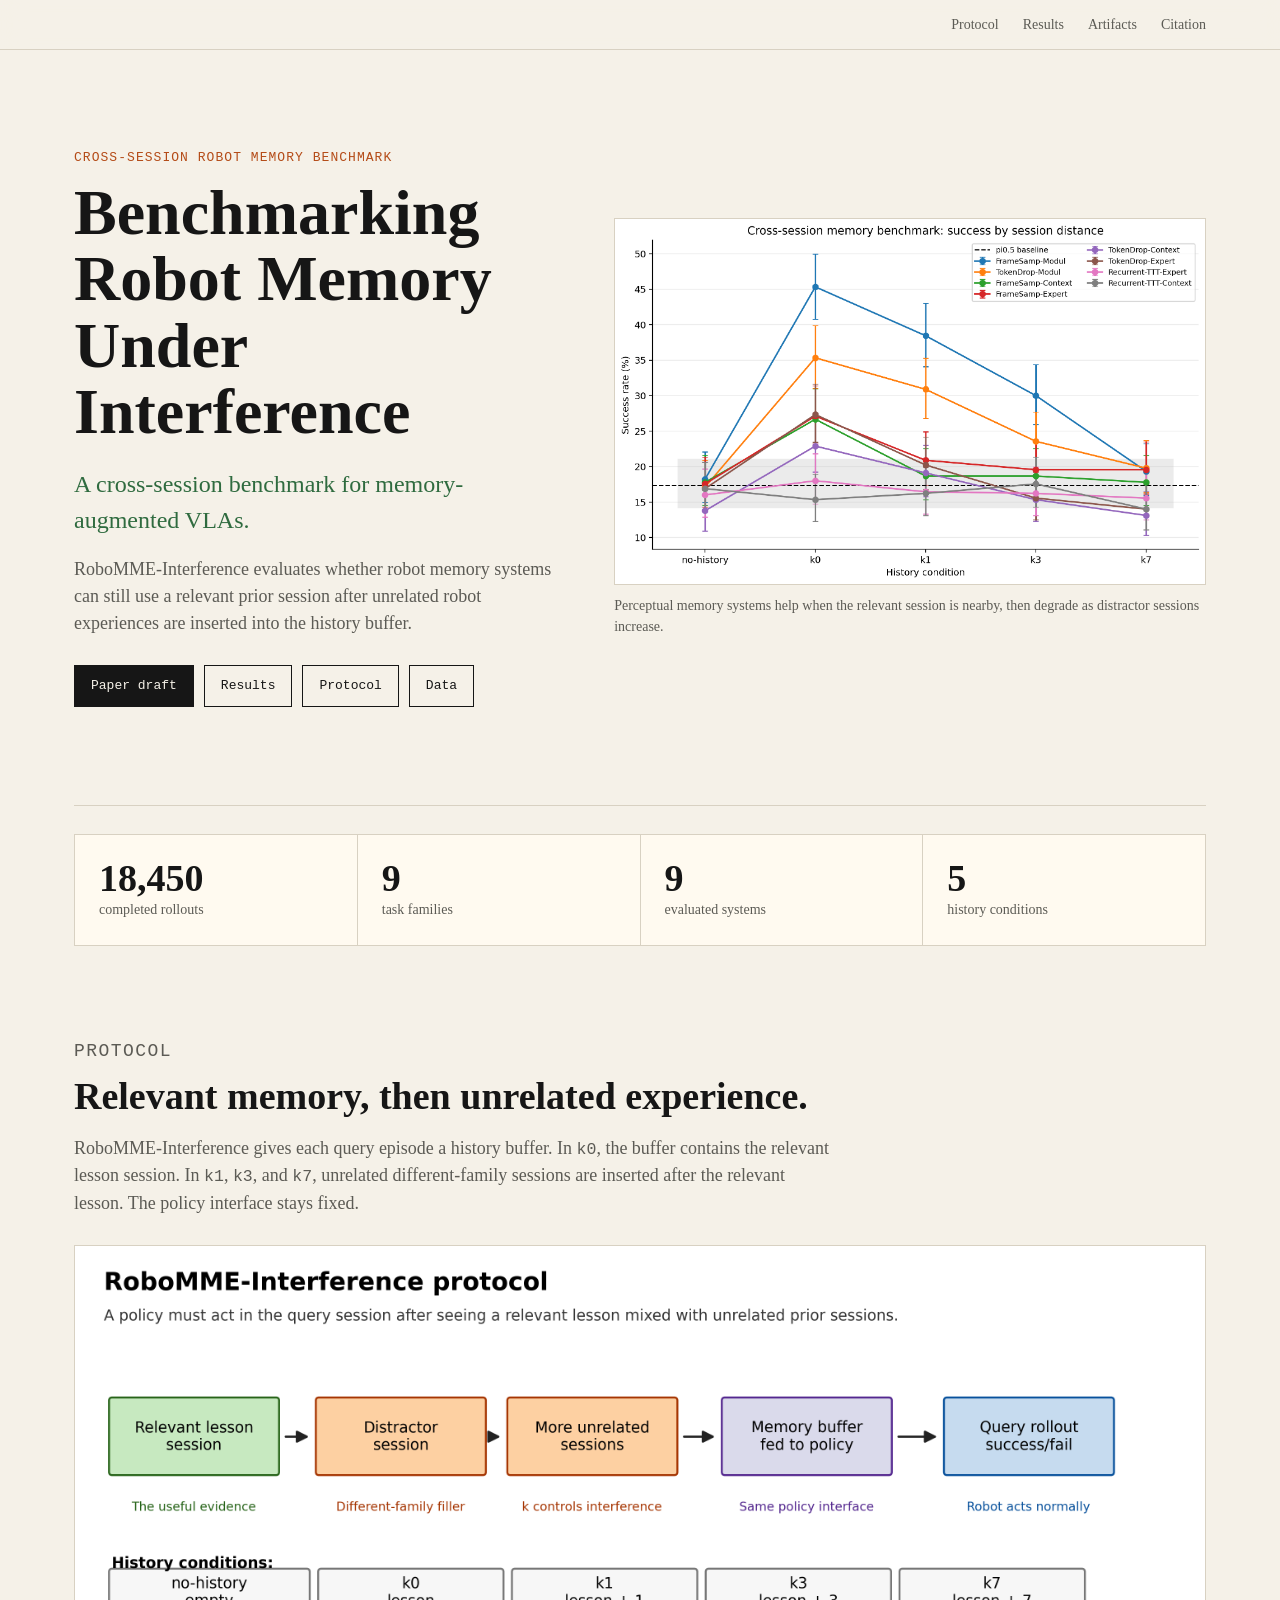
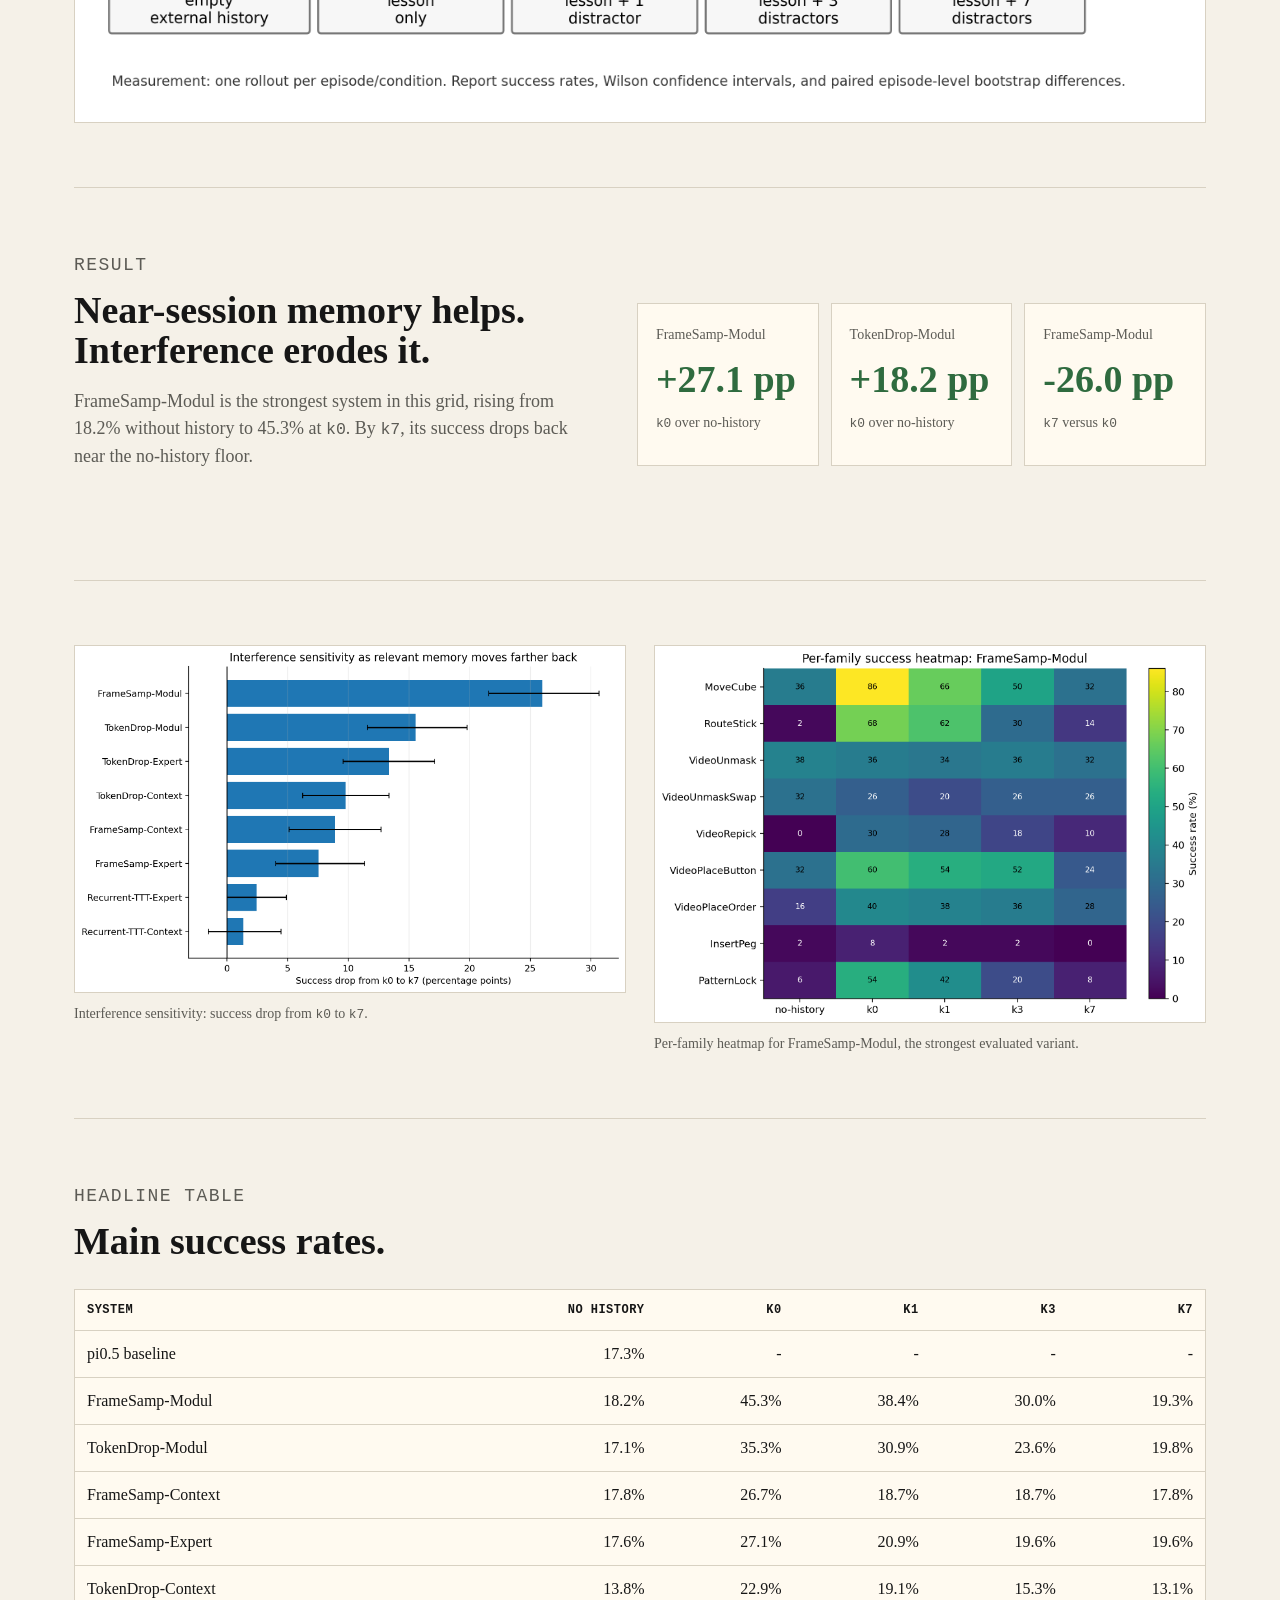
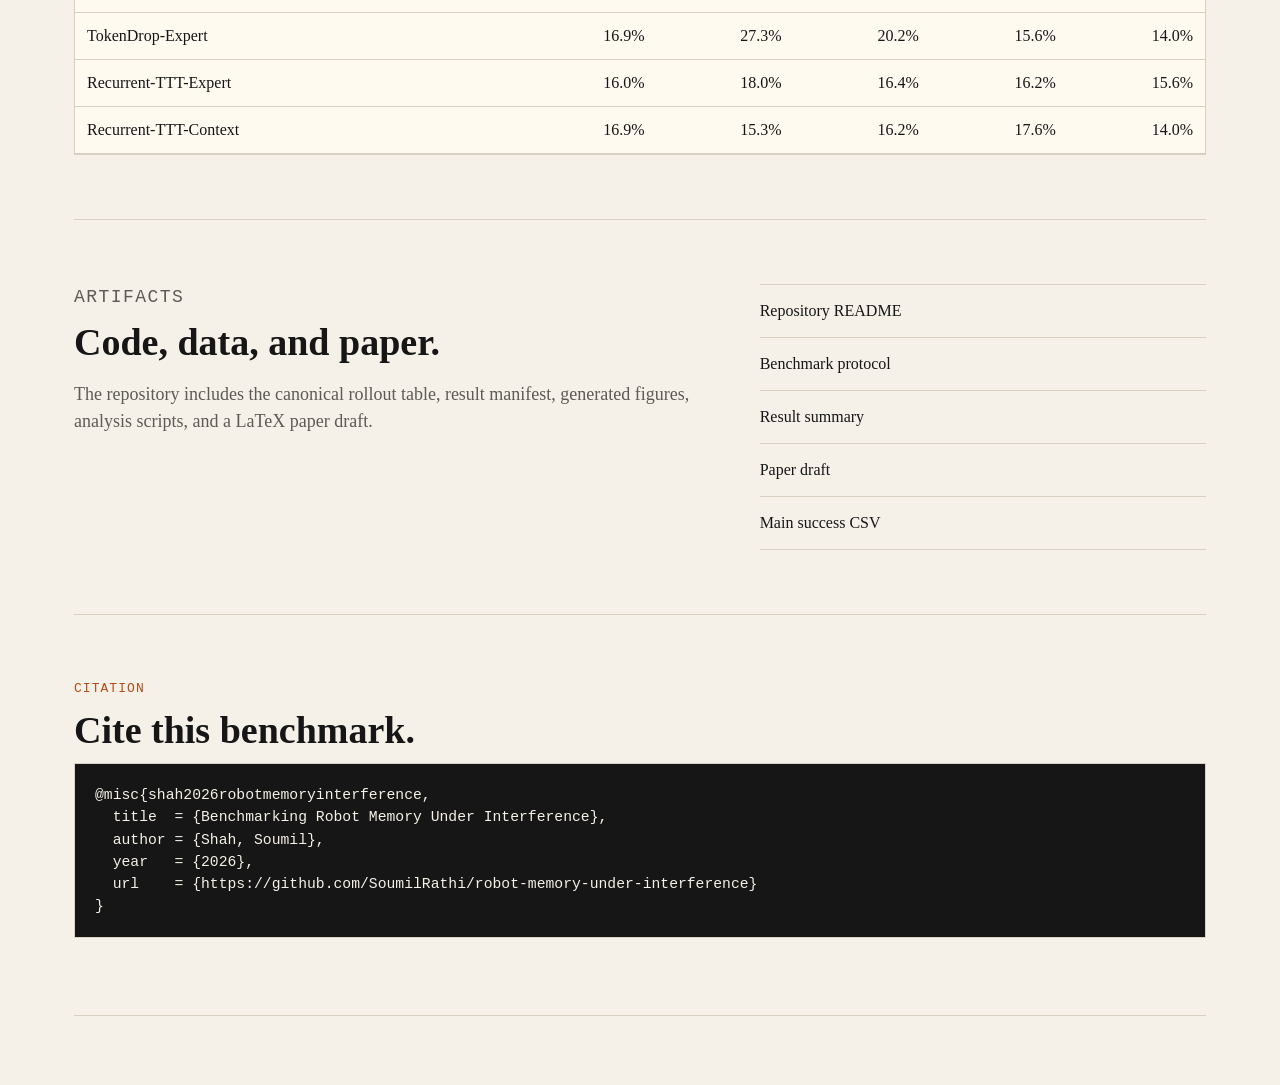
==== website/index.html @ 876c7421 "Initial public release candidate" ====
<!doctype html>
<html lang="en">
  <head>
    <meta charset="utf-8" />
    <meta name="viewport" content="width=device-width, initial-scale=1" />
    <title>Benchmarking Robot Memory Under Interference</title>
    <meta
      name="description"
      content="A cross-session benchmark for memory-augmented VLAs."
    />
    <link rel="stylesheet" href="styles.css" />
  </head>
  <body>
    <header class="site-header">
      <nav class="nav">
        <a href="#protocol">Protocol</a>
        <a href="#results">Results</a>
        <a href="#artifacts">Artifacts</a>
        <a href="#citation">Citation</a>
      </nav>
    </header>

    <main>
      <section class="hero">
        <div class="hero-copy">
          <p class="eyebrow">Cross-session robot memory benchmark</p>
          <h1>Benchmarking Robot Memory Under Interference</h1>
          <p class="subtitle">
            A cross-session benchmark for memory-augmented VLAs.
          </p>
          <p class="summary">
            RoboMME-Interference evaluates whether robot memory systems can still use a relevant
            prior session after unrelated robot experiences are inserted into
            the history buffer.
          </p>
          <div class="actions" aria-label="Project links">
            <a class="button primary" href="../paper/main.pdf">Paper draft</a>
            <a class="button" href="../RESULTS.md">Results</a>
            <a class="button" href="../BENCHMARK_PROTOCOL.md">Protocol</a>
            <a class="button" href="../results/canonical_rollouts.csv">Data</a>
          </div>
        </div>
        <figure class="hero-figure">
          <img
            src="assets/overall_plain_success_by_condition.png"
            alt="Overall success by history condition"
          />
          <figcaption>
            Perceptual memory systems help when the relevant session is nearby,
            then degrade as distractor sessions increase.
          </figcaption>
        </figure>
      </section>

      <section class="stats-strip" aria-label="Benchmark scale">
        <div>
          <strong>18,450</strong>
          <span>completed rollouts</span>
        </div>
        <div>
          <strong>9</strong>
          <span>task families</span>
        </div>
        <div>
          <strong>9</strong>
          <span>evaluated systems</span>
        </div>
        <div>
          <strong>5</strong>
          <span>history conditions</span>
        </div>
      </section>

      <section id="protocol" class="section">
        <div class="section-text">
          <p class="eyebrow">Protocol</p>
          <h2>Relevant memory, then unrelated experience.</h2>
          <p>
            RoboMME-Interference gives each query episode a history buffer. In <code>k0</code>,
            the buffer contains the relevant lesson session. In
            <code>k1</code>, <code>k3</code>, and <code>k7</code>, unrelated
            different-family sessions are inserted after the relevant lesson.
            The policy interface stays fixed.
          </p>
        </div>
        <figure class="wide-figure">
          <img src="assets/protocol_diagram.png" alt="Cross-session protocol" />
        </figure>
      </section>

      <section id="results" class="section result-grid">
        <div class="section-text">
          <p class="eyebrow">Result</p>
          <h2>Near-session memory helps. Interference erodes it.</h2>
          <p>
            FrameSamp-Modul is the strongest system in this grid, rising from
            18.2% without history to 45.3% at <code>k0</code>. By
            <code>k7</code>, its success drops back near the no-history floor.
          </p>
        </div>
        <div class="result-cards">
          <article>
            <span>FrameSamp-Modul</span>
            <strong>+27.1 pp</strong>
            <p><code>k0</code> over no-history</p>
          </article>
          <article>
            <span>TokenDrop-Modul</span>
            <strong>+18.2 pp</strong>
            <p><code>k0</code> over no-history</p>
          </article>
          <article>
            <span>FrameSamp-Modul</span>
            <strong>-26.0 pp</strong>
            <p><code>k7</code> versus <code>k0</code></p>
          </article>
        </div>
      </section>

      <section class="section figures">
        <figure>
          <img
            src="assets/interference_drop_k0_to_k7.png"
            alt="Interference drop from k0 to k7"
          />
          <figcaption>
            Interference sensitivity: success drop from <code>k0</code> to
            <code>k7</code>.
          </figcaption>
        </figure>
        <figure>
          <img
            src="assets/framesamp_modul_family_heatmap.png"
            alt="FrameSamp-Modul family heatmap"
          />
          <figcaption>
            Per-family heatmap for FrameSamp-Modul, the strongest evaluated
            variant.
          </figcaption>
        </figure>
      </section>

      <section class="section">
        <div class="section-text">
          <p class="eyebrow">Headline table</p>
          <h2>Main success rates.</h2>
        </div>
        <div class="table-wrap">
          <table>
            <thead>
              <tr>
                <th>System</th>
                <th>No history</th>
                <th>k0</th>
                <th>k1</th>
                <th>k3</th>
                <th>k7</th>
              </tr>
            </thead>
            <tbody>
              <tr><td>pi0.5 baseline</td><td>17.3%</td><td>-</td><td>-</td><td>-</td><td>-</td></tr>
              <tr><td>FrameSamp-Modul</td><td>18.2%</td><td>45.3%</td><td>38.4%</td><td>30.0%</td><td>19.3%</td></tr>
              <tr><td>TokenDrop-Modul</td><td>17.1%</td><td>35.3%</td><td>30.9%</td><td>23.6%</td><td>19.8%</td></tr>
              <tr><td>FrameSamp-Context</td><td>17.8%</td><td>26.7%</td><td>18.7%</td><td>18.7%</td><td>17.8%</td></tr>
              <tr><td>FrameSamp-Expert</td><td>17.6%</td><td>27.1%</td><td>20.9%</td><td>19.6%</td><td>19.6%</td></tr>
              <tr><td>TokenDrop-Context</td><td>13.8%</td><td>22.9%</td><td>19.1%</td><td>15.3%</td><td>13.1%</td></tr>
              <tr><td>TokenDrop-Expert</td><td>16.9%</td><td>27.3%</td><td>20.2%</td><td>15.6%</td><td>14.0%</td></tr>
              <tr><td>Recurrent-TTT-Expert</td><td>16.0%</td><td>18.0%</td><td>16.4%</td><td>16.2%</td><td>15.6%</td></tr>
              <tr><td>Recurrent-TTT-Context</td><td>16.9%</td><td>15.3%</td><td>16.2%</td><td>17.6%</td><td>14.0%</td></tr>
            </tbody>
          </table>
        </div>
      </section>

      <section id="artifacts" class="section artifact-links">
        <div>
          <p class="eyebrow">Artifacts</p>
          <h2>Code, data, and paper.</h2>
          <p>
            The repository includes the canonical rollout table, result
            manifest, generated figures, analysis scripts, and a LaTeX paper
            draft.
          </p>
        </div>
        <ul>
          <li><a href="../README.md">Repository README</a></li>
          <li><a href="../BENCHMARK_PROTOCOL.md">Benchmark protocol</a></li>
          <li><a href="../RESULTS.md">Result summary</a></li>
          <li><a href="../paper/main.pdf">Paper draft</a></li>
          <li><a href="../results/analysis/tables/main_success_rates.csv">Main success CSV</a></li>
        </ul>
      </section>

      <section id="citation" class="section citation">
        <p class="eyebrow">Citation</p>
        <h2>Cite this benchmark.</h2>
        <pre><code>@misc{shah2026robotmemoryinterference,
  title  = {Benchmarking Robot Memory Under Interference},
  author = {Shah, Soumil},
  year   = {2026},
  url    = {https://github.com/SoumilRathi/robot-memory-under-interference}
}</code></pre>
      </section>
    </main>
  </body>
</html>
---- website/styles.css ----
:root {
  --paper: #f5f1e8;
  --ink: #161616;
  --muted: #5c5b55;
  --line: #d8d1c2;
  --green: #2f6b3f;
  --orange: #b44b17;
  --blue: #145c8f;
  --panel: #fffaf0;
}

* {
  box-sizing: border-box;
}

html {
  scroll-behavior: smooth;
}

body {
  margin: 0;
  background: var(--paper);
  color: var(--ink);
  font-family: Georgia, "Times New Roman", serif;
  line-height: 1.5;
}

a {
  color: inherit;
}

img {
  display: block;
  max-width: 100%;
}

code {
  font-family: ui-monospace, SFMono-Regular, Menlo, Consolas, monospace;
  font-size: 0.92em;
}

.site-header {
  border-bottom: 1px solid var(--line);
  background: rgba(245, 241, 232, 0.92);
  position: sticky;
  top: 0;
  z-index: 10;
  backdrop-filter: blur(12px);
}

.nav {
  max-width: 1180px;
  margin: 0 auto;
  padding: 14px 24px;
  display: flex;
  justify-content: flex-end;
  gap: 24px;
  font-size: 14px;
}

.nav a {
  text-decoration: none;
  color: var(--muted);
}

.nav a:hover {
  color: var(--ink);
}

main {
  max-width: 1180px;
  margin: 0 auto;
  padding: 0 24px 72px;
}

.hero {
  min-height: 84vh;
  display: grid;
  grid-template-columns: minmax(0, 0.9fr) minmax(420px, 1.1fr);
  align-items: center;
  gap: 56px;
  border-bottom: 1px solid var(--line);
}

.eyebrow {
  margin: 0 0 12px;
  color: var(--orange);
  font-family: ui-monospace, SFMono-Regular, Menlo, Consolas, monospace;
  font-size: 13px;
  text-transform: uppercase;
  letter-spacing: 0.08em;
}

h1,
h2 {
  margin: 0;
  line-height: 1.04;
  letter-spacing: 0;
}

h1 {
  max-width: 820px;
  font-size: 64px;
  font-weight: 700;
}

h2 {
  font-size: 38px;
}

.subtitle {
  margin: 20px 0 0;
  color: var(--green);
  font-size: 24px;
}

.summary,
.section-text p,
.artifact-links p {
  color: var(--muted);
  font-size: 18px;
}

.actions {
  display: flex;
  flex-wrap: wrap;
  gap: 10px;
  margin-top: 28px;
}

.button {
  display: inline-flex;
  align-items: center;
  min-height: 42px;
  padding: 0 16px;
  border: 1px solid var(--ink);
  text-decoration: none;
  font-family: ui-monospace, SFMono-Regular, Menlo, Consolas, monospace;
  font-size: 13px;
  background: transparent;
}

.button.primary {
  background: var(--ink);
  color: var(--paper);
}

.hero-figure,
.wide-figure,
.figures figure {
  margin: 0;
}

.hero-figure img,
.wide-figure img,
.figures img {
  border: 1px solid var(--line);
  background: white;
}

figcaption {
  margin-top: 10px;
  color: var(--muted);
  font-size: 14px;
}

.stats-strip {
  display: grid;
  grid-template-columns: repeat(4, 1fr);
  gap: 1px;
  margin: 28px 0;
  background: var(--line);
  border: 1px solid var(--line);
}

.stats-strip div {
  background: var(--panel);
  padding: 24px;
}

.stats-strip strong {
  display: block;
  font-size: 38px;
  line-height: 1;
}

.stats-strip span {
  color: var(--muted);
  font-size: 14px;
}

.section {
  padding: 64px 0;
  border-bottom: 1px solid var(--line);
}

.section-text {
  max-width: 760px;
  margin-bottom: 28px;
}

.result-grid {
  display: grid;
  grid-template-columns: minmax(0, 0.95fr) minmax(360px, 1.05fr);
  gap: 48px;
  align-items: center;
}

.result-cards {
  display: grid;
  grid-template-columns: repeat(3, 1fr);
  gap: 12px;
}

.result-cards article {
  min-height: 158px;
  padding: 18px;
  border: 1px solid var(--line);
  background: var(--panel);
}

.result-cards span,
.result-cards p {
  color: var(--muted);
  font-size: 14px;
}

.result-cards strong {
  display: block;
  margin: 14px 0;
  color: var(--green);
  font-size: 38px;
  line-height: 1;
}

.figures {
  display: grid;
  grid-template-columns: 1fr 1fr;
  gap: 28px;
}

.table-wrap {
  overflow-x: auto;
  border: 1px solid var(--line);
  background: var(--panel);
}

table {
  width: 100%;
  border-collapse: collapse;
  min-width: 760px;
}

th,
td {
  padding: 11px 12px;
  border-bottom: 1px solid var(--line);
  text-align: right;
}

th:first-child,
td:first-child {
  text-align: left;
}

th {
  font-family: ui-monospace, SFMono-Regular, Menlo, Consolas, monospace;
  font-size: 12px;
  text-transform: uppercase;
  letter-spacing: 0.04em;
}

.artifact-links {
  display: grid;
  grid-template-columns: minmax(0, 1fr) minmax(280px, 0.7fr);
  gap: 48px;
}

.artifact-links ul {
  margin: 0;
  padding: 0;
  list-style: none;
  border-top: 1px solid var(--line);
}

.artifact-links li {
  border-bottom: 1px solid var(--line);
}

.artifact-links a {
  display: block;
  padding: 14px 0;
  text-decoration: none;
}

.artifact-links a:hover {
  color: var(--orange);
}

.citation pre {
  overflow-x: auto;
  padding: 20px;
  border: 1px solid var(--line);
  background: var(--ink);
  color: var(--paper);
}

@media (max-width: 900px) {
  .hero,
  .result-grid,
  .artifact-links,
  .figures {
    grid-template-columns: 1fr;
  }

  .hero {
    min-height: auto;
    padding: 72px 0;
  }

  h1 {
    font-size: 44px;
  }

  h2 {
    font-size: 30px;
  }

  .stats-strip,
  .result-cards {
    grid-template-columns: 1fr 1fr;
  }
}

@media (max-width: 560px) {
  main,
  .nav {
    padding-left: 16px;
    padding-right: 16px;
  }

  .nav {
    justify-content: flex-start;
    overflow-x: auto;
  }

  h1 {
    font-size: 36px;
  }

  .stats-strip,
  .result-cards {
    grid-template-columns: 1fr;
  }
}
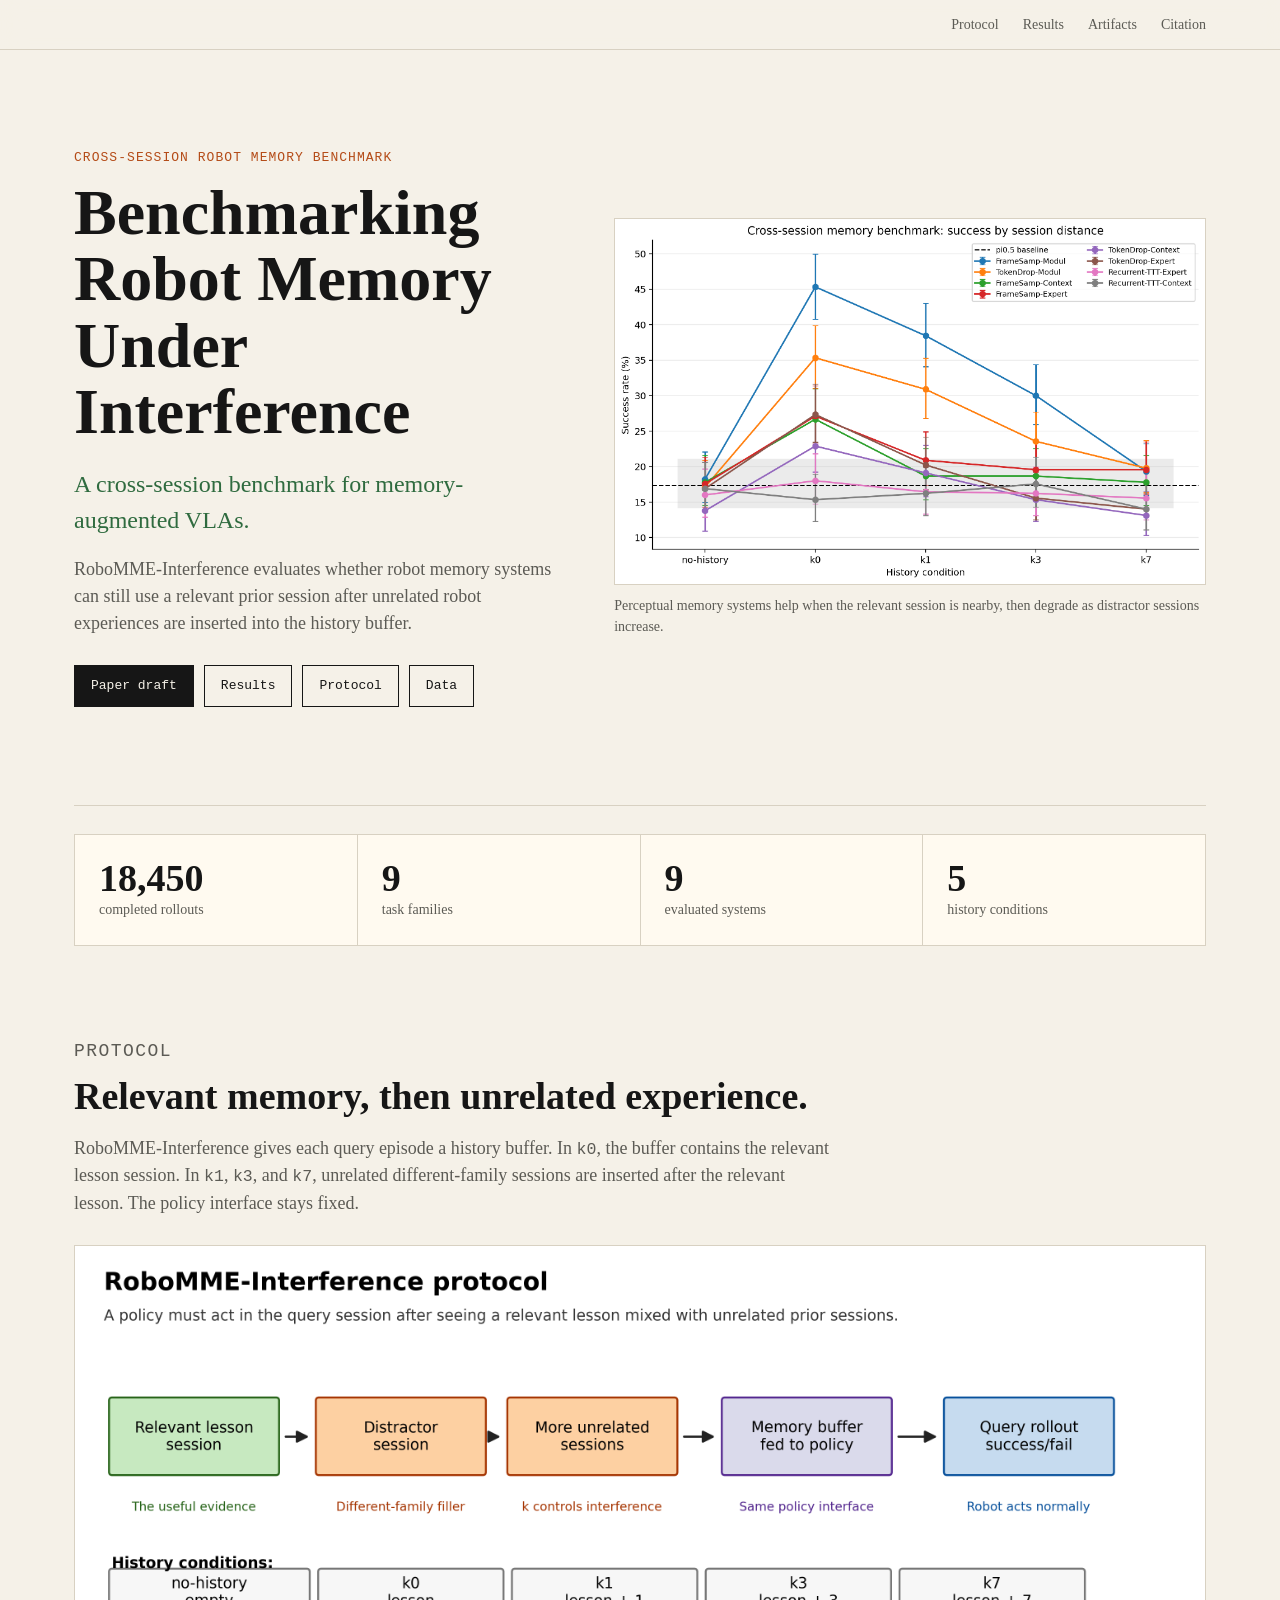
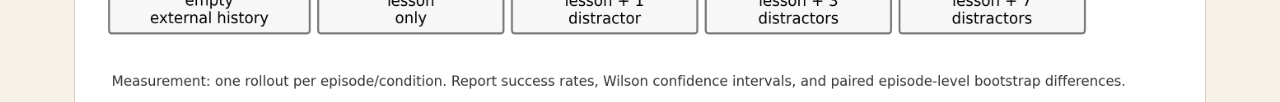
==== commit e6a88bca: "Use root Pages site with custom domain" ====
--- a/website/index.html
+++ b/website/index.html
@@ -3,204 +3,14 @@
   <head>
     <meta charset="utf-8" />
     <meta name="viewport" content="width=device-width, initial-scale=1" />
+    <meta http-equiv="refresh" content="0; url=../" />
     <title>Benchmarking Robot Memory Under Interference</title>
-    <meta
-      name="description"
-      content="A cross-session benchmark for memory-augmented VLAs."
-    />
-    <link rel="stylesheet" href="styles.css" />
+    <link rel="canonical" href="../" />
   </head>
   <body>
-    <header class="site-header">
-      <nav class="nav">
-        <a href="#protocol">Protocol</a>
-        <a href="#results">Results</a>
-        <a href="#artifacts">Artifacts</a>
-        <a href="#citation">Citation</a>
-      </nav>
-    </header>
-
-    <main>
-      <section class="hero">
-        <div class="hero-copy">
-          <p class="eyebrow">Cross-session robot memory benchmark</p>
-          <h1>Benchmarking Robot Memory Under Interference</h1>
-          <p class="subtitle">
-            A cross-session benchmark for memory-augmented VLAs.
-          </p>
-          <p class="summary">
-            RoboMME-Interference evaluates whether robot memory systems can still use a relevant
-            prior session after unrelated robot experiences are inserted into
-            the history buffer.
-          </p>
-          <div class="actions" aria-label="Project links">
-            <a class="button primary" href="../paper/main.pdf">Paper draft</a>
-            <a class="button" href="../RESULTS.md">Results</a>
-            <a class="button" href="../BENCHMARK_PROTOCOL.md">Protocol</a>
-            <a class="button" href="../results/canonical_rollouts.csv">Data</a>
-          </div>
-        </div>
-        <figure class="hero-figure">
-          <img
-            src="assets/overall_plain_success_by_condition.png"
-            alt="Overall success by history condition"
-          />
-          <figcaption>
-            Perceptual memory systems help when the relevant session is nearby,
-            then degrade as distractor sessions increase.
-          </figcaption>
-        </figure>
-      </section>
-
-      <section class="stats-strip" aria-label="Benchmark scale">
-        <div>
-          <strong>18,450</strong>
-          <span>completed rollouts</span>
-        </div>
-        <div>
-          <strong>9</strong>
-          <span>task families</span>
-        </div>
-        <div>
-          <strong>9</strong>
-          <span>evaluated systems</span>
-        </div>
-        <div>
-          <strong>5</strong>
-          <span>history conditions</span>
-        </div>
-      </section>
-
-      <section id="protocol" class="section">
-        <div class="section-text">
-          <p class="eyebrow">Protocol</p>
-          <h2>Relevant memory, then unrelated experience.</h2>
-          <p>
-            RoboMME-Interference gives each query episode a history buffer. In <code>k0</code>,
-            the buffer contains the relevant lesson session. In
-            <code>k1</code>, <code>k3</code>, and <code>k7</code>, unrelated
-            different-family sessions are inserted after the relevant lesson.
-            The policy interface stays fixed.
-          </p>
-        </div>
-        <figure class="wide-figure">
-          <img src="assets/protocol_diagram.png" alt="Cross-session protocol" />
-        </figure>
-      </section>
-
-      <section id="results" class="section result-grid">
-        <div class="section-text">
-          <p class="eyebrow">Result</p>
-          <h2>Near-session memory helps. Interference erodes it.</h2>
-          <p>
-            FrameSamp-Modul is the strongest system in this grid, rising from
-            18.2% without history to 45.3% at <code>k0</code>. By
-            <code>k7</code>, its success drops back near the no-history floor.
-          </p>
-        </div>
-        <div class="result-cards">
-          <article>
-            <span>FrameSamp-Modul</span>
-            <strong>+27.1 pp</strong>
-            <p><code>k0</code> over no-history</p>
-          </article>
-          <article>
-            <span>TokenDrop-Modul</span>
-            <strong>+18.2 pp</strong>
-            <p><code>k0</code> over no-history</p>
-          </article>
-          <article>
-            <span>FrameSamp-Modul</span>
-            <strong>-26.0 pp</strong>
-            <p><code>k7</code> versus <code>k0</code></p>
-          </article>
-        </div>
-      </section>
-
-      <section class="section figures">
-        <figure>
-          <img
-            src="assets/interference_drop_k0_to_k7.png"
-            alt="Interference drop from k0 to k7"
-          />
-          <figcaption>
-            Interference sensitivity: success drop from <code>k0</code> to
-            <code>k7</code>.
-          </figcaption>
-        </figure>
-        <figure>
-          <img
-            src="assets/framesamp_modul_family_heatmap.png"
-            alt="FrameSamp-Modul family heatmap"
-          />
-          <figcaption>
-            Per-family heatmap for FrameSamp-Modul, the strongest evaluated
-            variant.
-          </figcaption>
-        </figure>
-      </section>
-
-      <section class="section">
-        <div class="section-text">
-          <p class="eyebrow">Headline table</p>
-          <h2>Main success rates.</h2>
-        </div>
-        <div class="table-wrap">
-          <table>
-            <thead>
-              <tr>
-                <th>System</th>
-                <th>No history</th>
-                <th>k0</th>
-                <th>k1</th>
-                <th>k3</th>
-                <th>k7</th>
-              </tr>
-            </thead>
-            <tbody>
-              <tr><td>pi0.5 baseline</td><td>17.3%</td><td>-</td><td>-</td><td>-</td><td>-</td></tr>
-              <tr><td>FrameSamp-Modul</td><td>18.2%</td><td>45.3%</td><td>38.4%</td><td>30.0%</td><td>19.3%</td></tr>
-              <tr><td>TokenDrop-Modul</td><td>17.1%</td><td>35.3%</td><td>30.9%</td><td>23.6%</td><td>19.8%</td></tr>
-              <tr><td>FrameSamp-Context</td><td>17.8%</td><td>26.7%</td><td>18.7%</td><td>18.7%</td><td>17.8%</td></tr>
-              <tr><td>FrameSamp-Expert</td><td>17.6%</td><td>27.1%</td><td>20.9%</td><td>19.6%</td><td>19.6%</td></tr>
-              <tr><td>TokenDrop-Context</td><td>13.8%</td><td>22.9%</td><td>19.1%</td><td>15.3%</td><td>13.1%</td></tr>
-              <tr><td>TokenDrop-Expert</td><td>16.9%</td><td>27.3%</td><td>20.2%</td><td>15.6%</td><td>14.0%</td></tr>
-              <tr><td>Recurrent-TTT-Expert</td><td>16.0%</td><td>18.0%</td><td>16.4%</td><td>16.2%</td><td>15.6%</td></tr>
-              <tr><td>Recurrent-TTT-Context</td><td>16.9%</td><td>15.3%</td><td>16.2%</td><td>17.6%</td><td>14.0%</td></tr>
-            </tbody>
-          </table>
-        </div>
-      </section>
-
-      <section id="artifacts" class="section artifact-links">
-        <div>
-          <p class="eyebrow">Artifacts</p>
-          <h2>Code, data, and paper.</h2>
-          <p>
-            The repository includes the canonical rollout table, result
-            manifest, generated figures, analysis scripts, and a LaTeX paper
-            draft.
-          </p>
-        </div>
-        <ul>
-          <li><a href="../README.md">Repository README</a></li>
-          <li><a href="../BENCHMARK_PROTOCOL.md">Benchmark protocol</a></li>
-          <li><a href="../RESULTS.md">Result summary</a></li>
-          <li><a href="../paper/main.pdf">Paper draft</a></li>
-          <li><a href="../results/analysis/tables/main_success_rates.csv">Main success CSV</a></li>
-        </ul>
-      </section>
-
-      <section id="citation" class="section citation">
-        <p class="eyebrow">Citation</p>
-        <h2>Cite this benchmark.</h2>
-        <pre><code>@misc{shah2026robotmemoryinterference,
-  title  = {Benchmarking Robot Memory Under Interference},
-  author = {Shah, Soumil},
-  year   = {2026},
-  url    = {https://github.com/SoumilRathi/robot-memory-under-interference}
-}</code></pre>
-      </section>
-    </main>
+    <p>
+      Redirecting to
+      <a href="../">Benchmarking Robot Memory Under Interference</a>.
+    </p>
   </body>
 </html>
